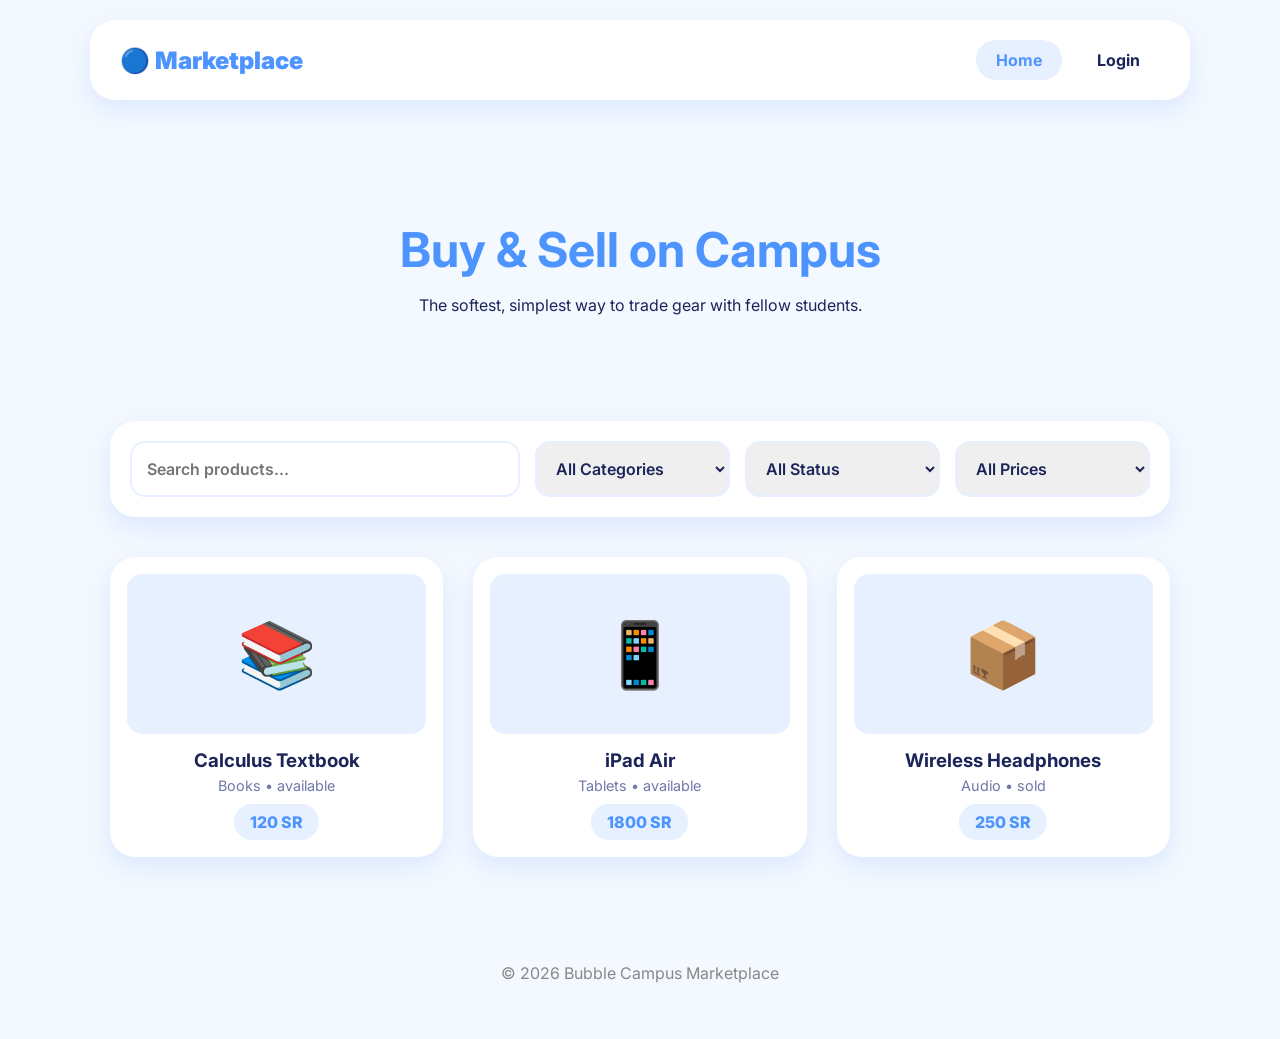
==== index.html @ 07e16999 "first" ====
<!DOCTYPE html>
<html lang="en">
<head>
  <meta charset="UTF-8">
  <title>Bubble Market | Home</title>
  <link href="https://fonts.googleapis.com/css2?family=Inter:wght@400;600;700;900&display=swap" rel="stylesheet">
  <link rel="stylesheet" href="styles.css">
</head>
<body>

  <header class="site-header container">
    <a href="index.html" class="brand">🔵 Marketplace</a>
    <nav class="nav-links">
      <a href="index.html" class="nav-link" id="nav-index">Home</a>
      <a href="add-product.html" class="nav-link logged-in-only" id="nav-add">Sell Item</a>
      <a href="my-listings.html" class="nav-link logged-in-only" id="nav-mine">My Listings</a>
      <a href="admin-panel.html" class="nav-link admin-only" id="nav-admin">Admin</a>
      <a href="login.html" class="nav-link guest-only" id="nav-login">Login</a>
      <a href="#" id="logoutBtn" class="nav-link logged-in-only">Logout</a>
    </nav>
  </header>

  <section class="hero container">
    <h1>Buy & Sell on Campus</h1>
    <p>The softest, simplest way to trade gear with fellow students.</p>
  </section>

  <section class="container">
    <div class="search-bar">
      <input id="searchInput" type="text" placeholder="Search products..." />
      <select id="categoryFilter">
        <option value="">All Categories</option>
        <option value="Books">Books</option>
        <option value="Tablets">Tablets</option>
        <option value="Audio">Audio</option>
        <option value="Furniture">Furniture</option>
      </select>
      <select id="statusFilter">
        <option value="">All Status</option>
        <option value="available">Available</option>
        <option value="sold">Sold</option>
      </select>
      <select id="priceFilter">
        <option value="">All Prices</option>
        <option value="0-300">0 - 300 SR</option>
        <option value="301-1000">301 - 1000 SR</option>
        <option value="1000+">1000+ SR</option>
      </select>
    </div>
  </section>

  <section class="container">
    <div id="productsGrid" class="grid-products"></div>
  </section>

  <footer class="footer"><p>© 2026 Bubble Campus Marketplace</p></footer>

  <script src="script.js"></script>
</body>
</html>
---- styles.css ----
/* Project: Campus Marketplace (Phase 2)
   Theme: Simple Bubble
*/

:root {
  --bubble-blue: #4d94ff;
  --bubble-light: #e6f0ff;
  --bubble-pink: #ff85a2;
  --navy: #1c2559;
  --white: #ffffff;
  --shadow: 0 10px 25px rgba(77, 148, 255, 0.15);
  --radius: 25px; 
}

* { box-sizing: border-box; font-family: 'Inter', sans-serif; }
body { margin: 0; background-color: #f4f8ff; color: var(--navy); }
a { text-decoration: none; color: inherit; }
.container { max-width: 1100px; margin: 0 auto; padding: 0 20px; }

/* --- Header --- */
.site-header {
  background: var(--white); margin: 20px auto; padding: 20px 30px;
  border-radius: var(--radius); box-shadow: var(--shadow);
  display: flex; justify-content: space-between; align-items: center;
}
.brand { font-size: 1.5rem; font-weight: 900; color: var(--bubble-blue); }
.nav-links { display: flex; gap: 15px; }
.nav-link { font-weight: 700; padding: 10px 20px; border-radius: 20px; transition: 0.3s; }
.nav-link:hover, .nav-link.active { background: var(--bubble-light); color: var(--bubble-blue); }
.admin-only, .logged-in-only, .guest-only { display: none; } /* Controlled by JS */

/* --- Hero --- */
.hero { text-align: center; padding: 60px 20px; margin-bottom: 30px; }
.hero h1 { font-size: 3rem; color: var(--bubble-blue); margin-bottom: 10px; }

/* --- Search Bar --- */
.search-bar {
  background: var(--white); padding: 20px; border-radius: var(--radius);
  box-shadow: var(--shadow); display: grid; grid-template-columns: 2fr 1fr 1fr 1fr; gap: 15px;
  margin-bottom: 40px;
}

/* --- Forms & Inputs --- */
.bubble-input, .search-bar input, .search-bar select {
  width: 100%; padding: 15px; border-radius: 15px; border: 2px solid var(--bubble-light);
  outline: none; font-size: 1rem; font-weight: 600; color: var(--navy); transition: 0.3s;
}
.bubble-input:focus, .search-bar input:focus, .search-bar select:focus { border-color: var(--bubble-blue); }

/* --- Role Switcher Buttons --- */
.role-btn {
  flex: 1; padding: 15px; border-radius: 15px; border: none; font-weight: 800; 
  cursor: pointer; transition: 0.3s; background: var(--bubble-light); color: var(--bubble-blue);
}
.role-btn.active { background: var(--bubble-blue); color: var(--white); }

/* --- Product Cards --- */
.grid-products { display: grid; grid-template-columns: repeat(auto-fill, minmax(250px, 1fr)); gap: 30px; }
.card {
  background: var(--white); border-radius: var(--radius); padding: 15px;
  box-shadow: var(--shadow); text-align: center; transition: 0.3s; border: 2px solid transparent;
}
.card:hover { transform: translateY(-5px); border-color: var(--bubble-light); }
.product-image {
  height: 160px; background: var(--bubble-light); border-radius: 15px;
  display: flex; align-items: center; justify-content: center; font-size: 4rem; margin-bottom: 15px;
}
.product-price {
  display: inline-block; background: var(--bubble-light); color: var(--bubble-blue);
  padding: 8px 16px; border-radius: 20px; font-weight: 800; margin-top: 10px;
}

/* --- Buttons --- */
.btn {
  display: inline-block; padding: 15px 30px; background: var(--bubble-blue);
  color: var(--white); font-weight: 800; border-radius: 30px; border: none; cursor: pointer; transition: 0.3s;
}
.btn:hover { transform: scale(1.05); }
.btn-ghost { background: var(--bubble-light); color: var(--bubble-blue); }

/* --- Footer --- */
.footer { text-align: center; padding: 40px; color: #888; margin-top: 50px; }
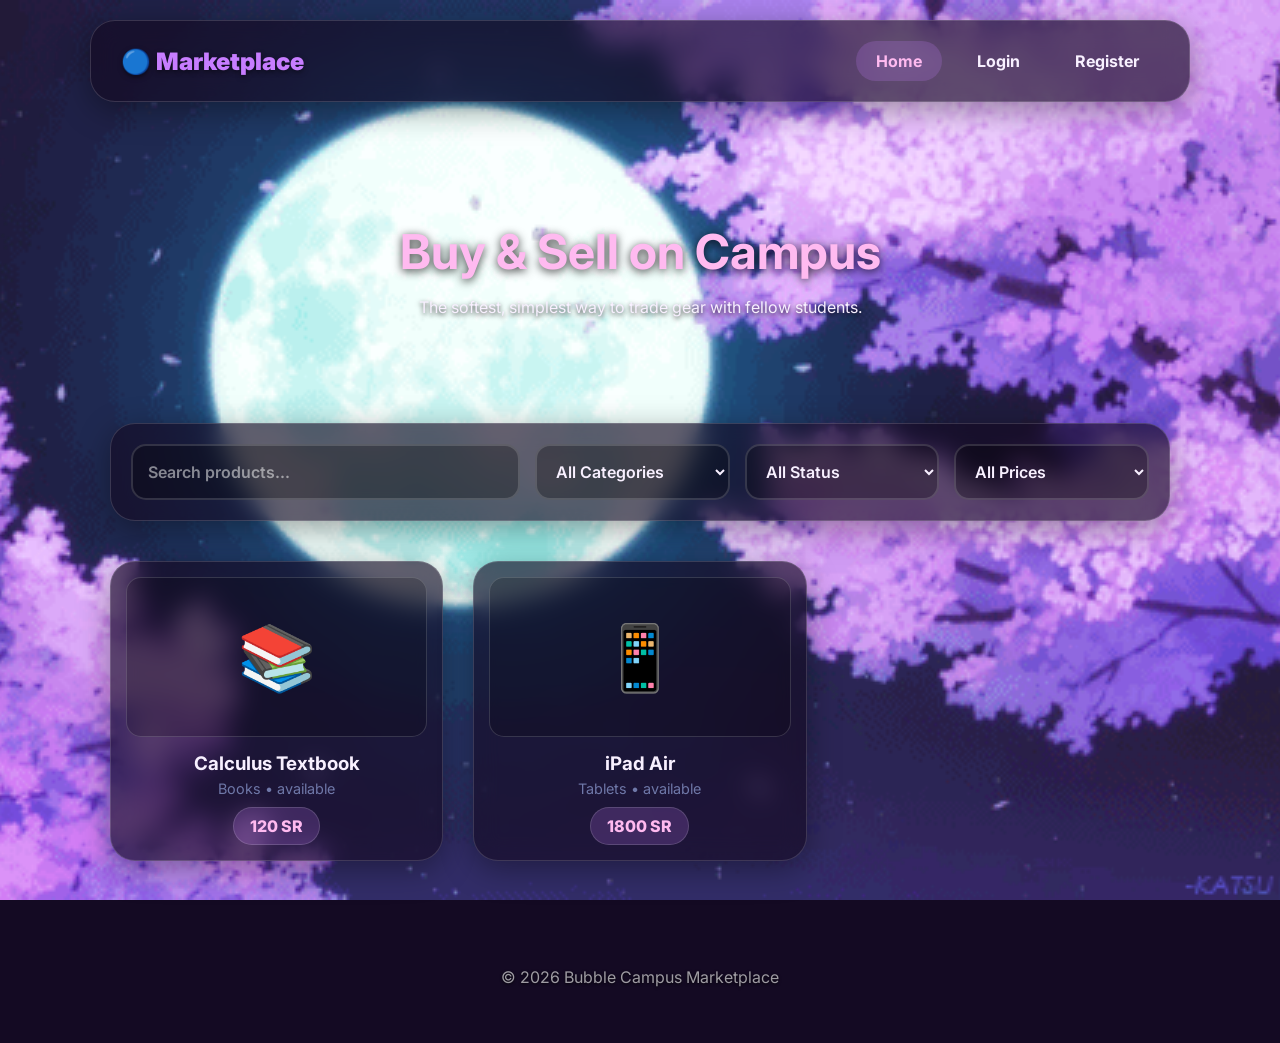
==== commit 7943dfe5: "Added Phase 2 frontend files" ====
--- a/index.html
+++ b/index.html
@@ -12,10 +12,12 @@
     <a href="index.html" class="brand">🔵 Marketplace</a>
     <nav class="nav-links">
       <a href="index.html" class="nav-link" id="nav-index">Home</a>
+      <a href="messages.html" class="nav-link logged-in-only" id="nav-messages">Inbox</a>
       <a href="add-product.html" class="nav-link logged-in-only" id="nav-add">Sell Item</a>
       <a href="my-listings.html" class="nav-link logged-in-only" id="nav-mine">My Listings</a>
       <a href="admin-panel.html" class="nav-link admin-only" id="nav-admin">Admin</a>
       <a href="login.html" class="nav-link guest-only" id="nav-login">Login</a>
+      <a href="register.html" class="nav-link guest-only" id="nav-register">Register</a>
       <a href="#" id="logoutBtn" class="nav-link logged-in-only">Logout</a>
     </nav>
   </header>
--- a/styles.css
+++ b/styles.css
@@ -1,19 +1,36 @@
 /* Project: Campus Marketplace (Phase 2)
-   Theme: Simple Bubble
+   Theme: Dreamy Purple Glass
 */
 
 :root {
-  --bubble-blue: #4d94ff;
-  --bubble-light: #e6f0ff;
-  --bubble-pink: #ff85a2;
-  --navy: #1c2559;
-  --white: #ffffff;
-  --shadow: 0 10px 25px rgba(77, 148, 255, 0.15);
+  --bubble-blue: #c77dff; 
+  --bubble-light: rgba(199, 125, 255, 0.2); 
+  --bubble-pink: #ffbaf0; 
+  --navy: #f8f0ff; 
+  --white: rgba(20, 10, 35, 0.65); 
+  --glass-border: rgba(255, 255, 255, 0.15);
+  --shadow: 0 8px 32px 0 rgba(0, 0, 0, 0.37);
   --radius: 25px; 
 }
 
 * { box-sizing: border-box; font-family: 'Inter', sans-serif; }
-body { margin: 0; background-color: #f4f8ff; color: var(--navy); }
+
+/* --- Smooth Page Transition Animation --- */
+@keyframes dreamyFade {
+  from { opacity: 0; }
+  to { opacity: 1; }
+}
+
+body { 
+  margin: 0; 
+  /* #140a23 acts as a dark base to prevent the jarring white flash while the GIF loads */
+  background: #140a23 url('bg.gif') no-repeat center center fixed; 
+  background-size: cover;
+  color: var(--navy); 
+  /* Triggers the fade-in every time a page loads */
+  animation: dreamyFade 0.4s ease-in-out;
+}
+
 a { text-decoration: none; color: inherit; }
 .container { max-width: 1100px; margin: 0 auto; padding: 0 20px; }
 
@@ -21,62 +38,73 @@
 .site-header {
   background: var(--white); margin: 20px auto; padding: 20px 30px;
   border-radius: var(--radius); box-shadow: var(--shadow);
+  backdrop-filter: blur(12px); -webkit-backdrop-filter: blur(12px);
+  border: 1px solid var(--glass-border);
   display: flex; justify-content: space-between; align-items: center;
 }
-.brand { font-size: 1.5rem; font-weight: 900; color: var(--bubble-blue); }
+.brand { font-size: 1.5rem; font-weight: 900; color: var(--bubble-blue); text-shadow: 0 2px 5px rgba(0,0,0,0.5); }
 .nav-links { display: flex; gap: 15px; }
-.nav-link { font-weight: 700; padding: 10px 20px; border-radius: 20px; transition: 0.3s; }
-.nav-link:hover, .nav-link.active { background: var(--bubble-light); color: var(--bubble-blue); }
-.admin-only, .logged-in-only, .guest-only { display: none; } /* Controlled by JS */
+.nav-link { font-weight: 700; padding: 10px 20px; border-radius: 20px; transition: 0.3s; color: var(--navy); }
+.nav-link:hover, .nav-link.active { background: var(--bubble-light); color: var(--bubble-pink); }
+.admin-only, .logged-in-only, .guest-only { display: none; } 
 
 /* --- Hero --- */
 .hero { text-align: center; padding: 60px 20px; margin-bottom: 30px; }
-.hero h1 { font-size: 3rem; color: var(--bubble-blue); margin-bottom: 10px; }
+.hero h1 { font-size: 3rem; color: var(--bubble-pink); margin-bottom: 10px; text-shadow: 0 2px 10px rgba(0,0,0,0.8); }
+.hero p { text-shadow: 0 2px 5px rgba(0,0,0,0.8); }
 
 /* --- Search Bar --- */
 .search-bar {
   background: var(--white); padding: 20px; border-radius: var(--radius);
   box-shadow: var(--shadow); display: grid; grid-template-columns: 2fr 1fr 1fr 1fr; gap: 15px;
-  margin-bottom: 40px;
+  margin-bottom: 40px; backdrop-filter: blur(12px); -webkit-backdrop-filter: blur(12px);
+  border: 1px solid var(--glass-border);
 }
 
 /* --- Forms & Inputs --- */
 .bubble-input, .search-bar input, .search-bar select {
-  width: 100%; padding: 15px; border-radius: 15px; border: 2px solid var(--bubble-light);
+  width: 100%; padding: 15px; border-radius: 15px; 
+  background: rgba(0, 0, 0, 0.3); border: 2px solid var(--glass-border);
   outline: none; font-size: 1rem; font-weight: 600; color: var(--navy); transition: 0.3s;
 }
-.bubble-input:focus, .search-bar input:focus, .search-bar select:focus { border-color: var(--bubble-blue); }
+.bubble-input::placeholder, .search-bar input::placeholder { color: rgba(255, 255, 255, 0.5); }
+.bubble-input:focus, .search-bar input:focus, .search-bar select:focus { border-color: var(--bubble-blue); background: rgba(0,0,0,0.5); }
+.search-bar select option { background: #2a1b3d; color: #fff; }
 
 /* --- Role Switcher Buttons --- */
 .role-btn {
   flex: 1; padding: 15px; border-radius: 15px; border: none; font-weight: 800; 
-  cursor: pointer; transition: 0.3s; background: var(--bubble-light); color: var(--bubble-blue);
+  cursor: pointer; transition: 0.3s; background: var(--bubble-light); color: var(--navy);
 }
-.role-btn.active { background: var(--bubble-blue); color: var(--white); }
+.role-btn.active { background: var(--bubble-blue); color: #fff; text-shadow: 0 1px 3px rgba(0,0,0,0.5); }
 
 /* --- Product Cards --- */
 .grid-products { display: grid; grid-template-columns: repeat(auto-fill, minmax(250px, 1fr)); gap: 30px; }
 .card {
   background: var(--white); border-radius: var(--radius); padding: 15px;
-  box-shadow: var(--shadow); text-align: center; transition: 0.3s; border: 2px solid transparent;
+  box-shadow: var(--shadow); text-align: center; transition: 0.3s; 
+  border: 1px solid var(--glass-border); backdrop-filter: blur(12px); -webkit-backdrop-filter: blur(12px);
 }
-.card:hover { transform: translateY(-5px); border-color: var(--bubble-light); }
+.card:hover { transform: translateY(-5px); border-color: var(--bubble-blue); box-shadow: 0 15px 35px rgba(199, 125, 255, 0.3); }
 .product-image {
-  height: 160px; background: var(--bubble-light); border-radius: 15px;
+  height: 160px; background: rgba(0,0,0,0.2); border-radius: 15px;
   display: flex; align-items: center; justify-content: center; font-size: 4rem; margin-bottom: 15px;
+  border: 1px solid var(--glass-border); overflow: hidden;
 }
 .product-price {
-  display: inline-block; background: var(--bubble-light); color: var(--bubble-blue);
-  padding: 8px 16px; border-radius: 20px; font-weight: 800; margin-top: 10px;
+  display: inline-block; background: var(--bubble-light); color: var(--bubble-pink);
+  padding: 8px 16px; border-radius: 20px; font-weight: 800; margin-top: 10px; border: 1px solid var(--glass-border);
 }
 
 /* --- Buttons --- */
 .btn {
   display: inline-block; padding: 15px 30px; background: var(--bubble-blue);
-  color: var(--white); font-weight: 800; border-radius: 30px; border: none; cursor: pointer; transition: 0.3s;
+  color: #fff; font-weight: 800; border-radius: 30px; border: none; cursor: pointer; transition: 0.3s;
+  box-shadow: 0 4px 15px rgba(199, 125, 255, 0.4); text-shadow: 0 1px 3px rgba(0,0,0,0.5);
 }
-.btn:hover { transform: scale(1.05); }
-.btn-ghost { background: var(--bubble-light); color: var(--bubble-blue); }
+.btn:hover { transform: scale(1.05); box-shadow: 0 6px 20px rgba(199, 125, 255, 0.6); }
+.btn-ghost { background: var(--bubble-light); color: var(--navy); border: 1px solid var(--glass-border); box-shadow: none; }
+.btn-ghost:hover { background: rgba(255,255,255,0.1); }
 
 /* --- Footer --- */
-.footer { text-align: center; padding: 40px; color: #888; margin-top: 50px; }+.footer { text-align: center; padding: 40px; color: rgba(255,255,255,0.6); margin-top: 50px; text-shadow: 0 1px 3px rgba(0,0,0,0.8); }
